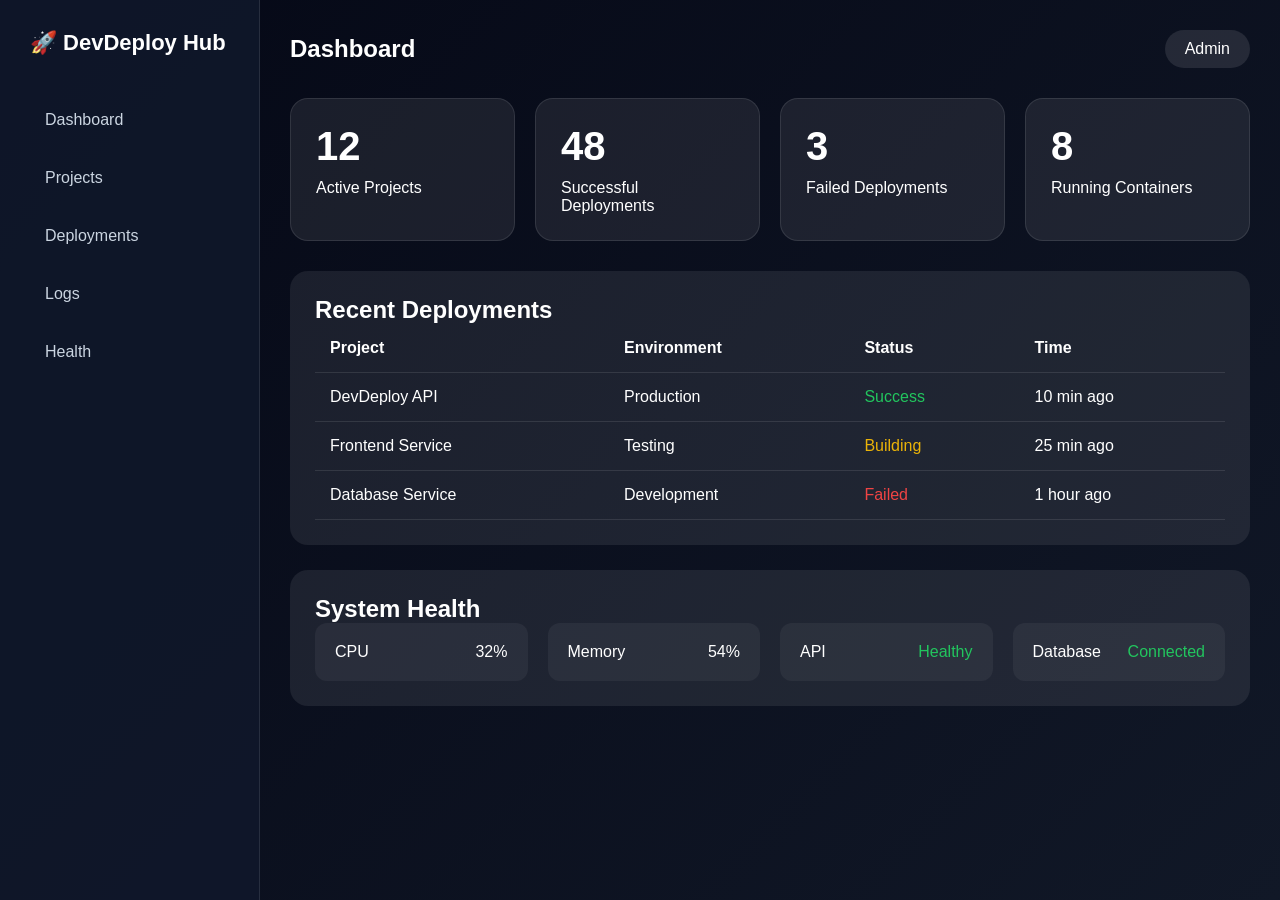
==== frontend/pages/dashboard.html @ 9a383005 "Create DevDeploy Hub dashboard UI" ====
<!DOCTYPE html>
<html lang="en">

<head>

<meta charset="UTF-8">
<meta name="viewport" content="width=device-width, initial-scale=1.0">

<title>Dashboard | DevDeploy Hub</title>

<link rel="stylesheet" href="../assets/css/style.css">
<link rel="stylesheet" href="../assets/css/dashboard.css">
<link rel="stylesheet" href="../assets/css/sidebar.css">

</head>


<body>


<div class="layout">


<!-- Sidebar -->

<aside class="sidebar">


<div class="logo">

🚀 DevDeploy Hub

</div>


<nav>


<a href="dashboard.html">
Dashboard
</a>


<a href="projects.html">
Projects
</a>


<a href="deployments.html">
Deployments
</a>


<a href="logs.html">
Logs
</a>


<a href="health.html">
Health
</a>


</nav>


</aside>



<!-- Main Content -->


<main class="content">


<header class="topbar">


<h2>
Dashboard
</h2>


<div class="profile">

Admin

</div>


</header>



<section class="cards">


<div class="card">

<h3>
12
</h3>

<p>
Active Projects
</p>

</div>



<div class="card">

<h3>
48
</h3>

<p>
Successful Deployments
</p>

</div>



<div class="card">

<h3>
3
</h3>

<p>
Failed Deployments
</p>

</div>



<div class="card">

<h3>
8
</h3>

<p>
Running Containers
</p>

</div>


</section>





<section class="panel">


<h2>
Recent Deployments
</h2>



<table>


<tr>

<th>
Project
</th>

<th>
Environment
</th>

<th>
Status
</th>

<th>
Time
</th>


</tr>



<tr>

<td>
DevDeploy API
</td>

<td>
Production
</td>

<td class="success">
Success
</td>

<td>
10 min ago
</td>

</tr>




<tr>

<td>
Frontend Service
</td>

<td>
Testing
</td>

<td class="warning">
Building
</td>

<td>
25 min ago
</td>

</tr>




<tr>

<td>
Database Service
</td>

<td>
Development
</td>

<td class="danger">
Failed
</td>

<td>
1 hour ago
</td>

</tr>


</table>


</section>





<section class="panel">


<h2>
System Health
</h2>



<div class="health">


<div>

CPU

<span>
32%
</span>

</div>


<div>

Memory

<span>
54%
</span>

</div>


<div>

API

<span class="success">
Healthy
</span>

</div>


<div>

Database

<span class="success">
Connected
</span>

</div>


</div>


</section>



</main>


</div>


</body>


</html>
---- frontend/assets/css/style.css ----
*{
    margin:0;
    padding:0;
    box-sizing:border-box;
    font-family:Inter,Arial,sans-serif;
}


body{

    min-height:100vh;

    background:
    linear-gradient(
    135deg,
    #050816,
    #111827
    );

    color:white;

}


.container{

    width:100%;
    min-height:100vh;

    display:flex;
    justify-content:center;
    align-items:center;

}


.hero{

    text-align:center;

    padding:50px;

    background:
    rgba(255,255,255,0.08);

    border-radius:20px;

    backdrop-filter:blur(15px);

    border:
    1px solid rgba(255,255,255,0.15);

}


.hero h1{

    font-size:55px;

    margin-bottom:20px;

}


.hero p{

    color:#cbd5e1;

    font-size:20px;

    margin-bottom:30px;

}



button{

    padding:14px 35px;

    border:none;

    border-radius:10px;

    background:
    linear-gradient(
    90deg,
    #2563eb,
    #9333ea
    );


    color:white;

    font-size:16px;

    cursor:pointer;

}


button:hover{

    transform:scale(1.05);

}
---- frontend/assets/css/dashboard.css ----
.content{


flex:1;


padding:30px;


}



.topbar{


display:flex;

justify-content:space-between;

align-items:center;


margin-bottom:30px;


}



.profile{


background:
rgba(255,255,255,0.1);


padding:10px 20px;


border-radius:20px;


}



.cards{


display:grid;


grid-template-columns:
repeat(4,1fr);


gap:20px;


margin-bottom:30px;


}



.card{


background:
rgba(255,255,255,0.08);


padding:25px;


border-radius:18px;


border:
1px solid rgba(255,255,255,0.1);


}



.card h3{


font-size:40px;


margin-bottom:10px;


}



.panel{


background:
rgba(255,255,255,0.08);


padding:25px;


border-radius:18px;


margin-bottom:25px;


}



table{


width:100%;

border-collapse:collapse;


}



th,td{


padding:15px;


text-align:left;


border-bottom:
1px solid rgba(255,255,255,0.1);


}



.success{

color:#22c55e;

}


.warning{

color:#eab308;

}


.danger{

color:#ef4444;

}



.health{


display:grid;


grid-template-columns:
repeat(4,1fr);


gap:20px;


}



.health div{


padding:20px;


background:
rgba(255,255,255,0.05);


border-radius:12px;


display:flex;


justify-content:space-between;


}
---- frontend/assets/css/sidebar.css ----
.layout{

display:flex;

min-height:100vh;

}



.sidebar{


width:260px;


background:
rgba(15,23,42,0.95);


padding:30px;


border-right:
1px solid rgba(255,255,255,0.1);


}



.logo{


font-size:22px;

font-weight:bold;

margin-bottom:40px;


}



.sidebar nav a{


display:block;


padding:15px;


margin:10px 0;


color:#cbd5e1;


text-decoration:none;


border-radius:10px;


}



.sidebar nav a:hover{


background:
rgba(255,255,255,0.1);


color:white;


}
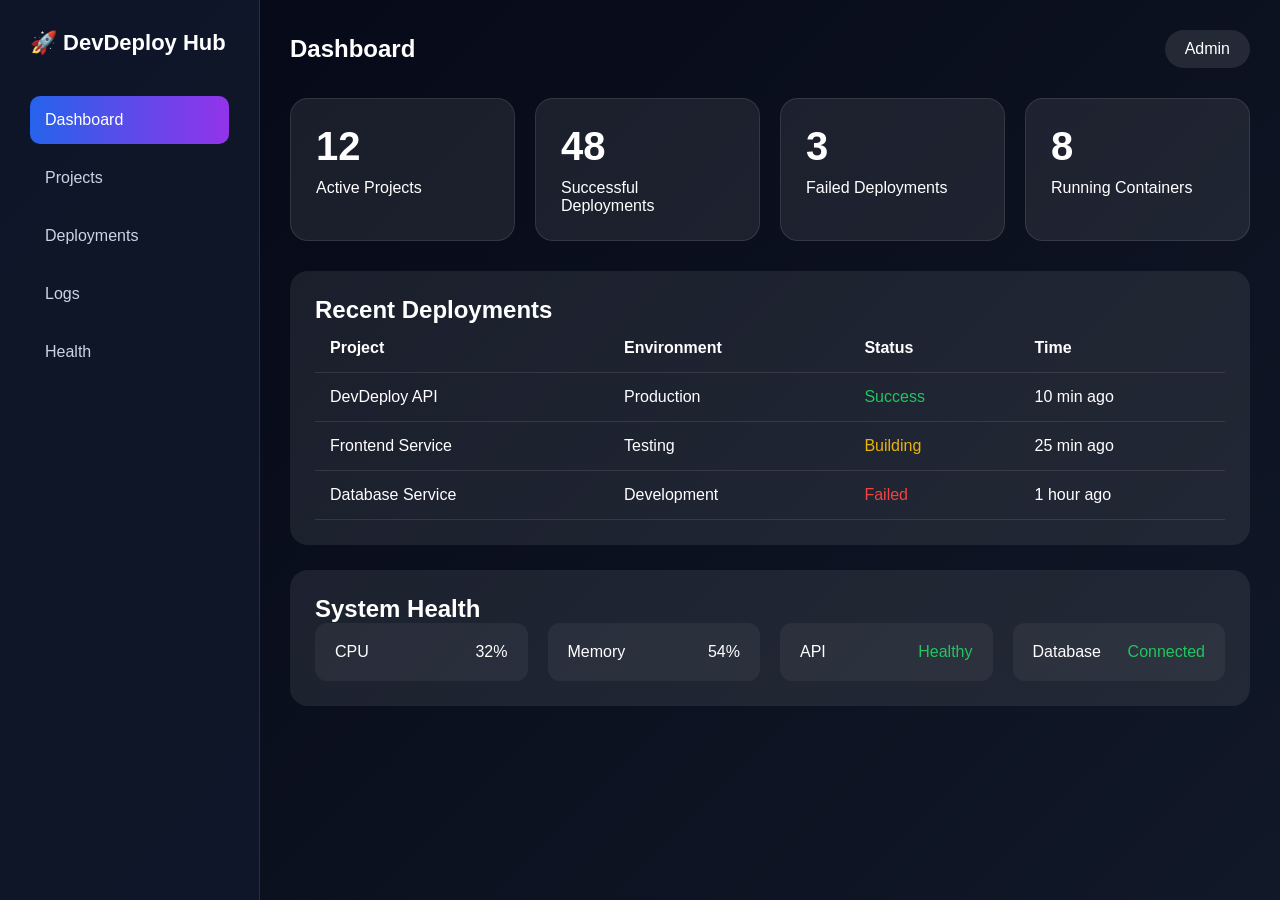
==== commit e27040dc: "Improve frontend responsiveness and UI animations" ====
--- a/frontend/pages/dashboard.html
+++ b/frontend/pages/dashboard.html
@@ -11,6 +11,7 @@
 <link rel="stylesheet" href="../assets/css/style.css">
 <link rel="stylesheet" href="../assets/css/dashboard.css">
 <link rel="stylesheet" href="../assets/css/sidebar.css">
+<link rel="stylesheet" href="../assets/css/responsive.css">
 
 </head>
 
@@ -35,8 +36,7 @@
 
 <nav>
 
-
-<a href="dashboard.html">
+<a class="active" href="dashboard.html">
 Dashboard
 </a>
 
--- a/frontend/assets/css/dashboard.css
+++ b/frontend/assets/css/dashboard.css
@@ -206,4 +206,86 @@
 justify-content:space-between;
 
 
+}
+
+.card,
+.panel,
+.health div{
+
+
+animation:
+
+fadeIn 0.5s ease-in-out;
+
+
+}
+
+
+
+.card:hover,
+.health div:hover{
+
+
+transform:
+
+translateY(-5px);
+
+
+transition:
+
+0.3s;
+
+
+}
+
+
+
+@keyframes fadeIn{
+
+
+from{
+
+
+opacity:0;
+
+transform:
+translateY(20px);
+
+
+}
+
+
+
+to{
+
+
+opacity:1;
+
+transform:
+translateY(0);
+
+
+}
+
+
+
+}
+
+.log-box{
+
+
+background:#020617;
+
+padding:20px;
+
+border-radius:12px;
+
+
+font-family:
+monospace;
+
+
+line-height:2;
+
+
 }
--- a/frontend/assets/css/sidebar.css
+++ b/frontend/assets/css/sidebar.css
@@ -78,4 +78,20 @@
 color:white;
 
 
+}
+
+.sidebar nav a.active{
+
+
+background:
+linear-gradient(
+90deg,
+#2563eb,
+#9333ea
+);
+
+
+color:white;
+
+
 }
--- a/frontend/assets/css/responsive.css
+++ b/frontend/assets/css/responsive.css
@@ -0,0 +1,125 @@
+@media(max-width:1100px){
+
+
+.cards{
+
+grid-template-columns:
+repeat(2,1fr);
+
+}
+
+
+.health{
+
+grid-template-columns:
+repeat(2,1fr);
+
+}
+
+
+}
+
+
+
+@media(max-width:768px){
+
+
+
+.layout{
+
+flex-direction:column;
+
+}
+
+
+
+.sidebar{
+
+width:100%;
+
+}
+
+
+
+.sidebar nav{
+
+display:flex;
+
+flex-wrap:wrap;
+
+gap:10px;
+
+}
+
+
+
+.sidebar nav a{
+
+padding:10px;
+
+}
+
+
+
+.content{
+
+padding:20px;
+
+}
+
+
+
+.cards{
+
+grid-template-columns:
+1fr;
+
+}
+
+
+
+.health{
+
+grid-template-columns:
+1fr;
+
+}
+
+
+
+.topbar{
+
+flex-direction:column;
+
+gap:15px;
+
+align-items:flex-start;
+
+}
+
+
+
+.panel{
+
+overflow-x:auto;
+
+}
+
+
+
+table{
+
+min-width:700px;
+
+}
+
+
+
+.hero h1{
+
+font-size:38px;
+
+}
+
+
+}
